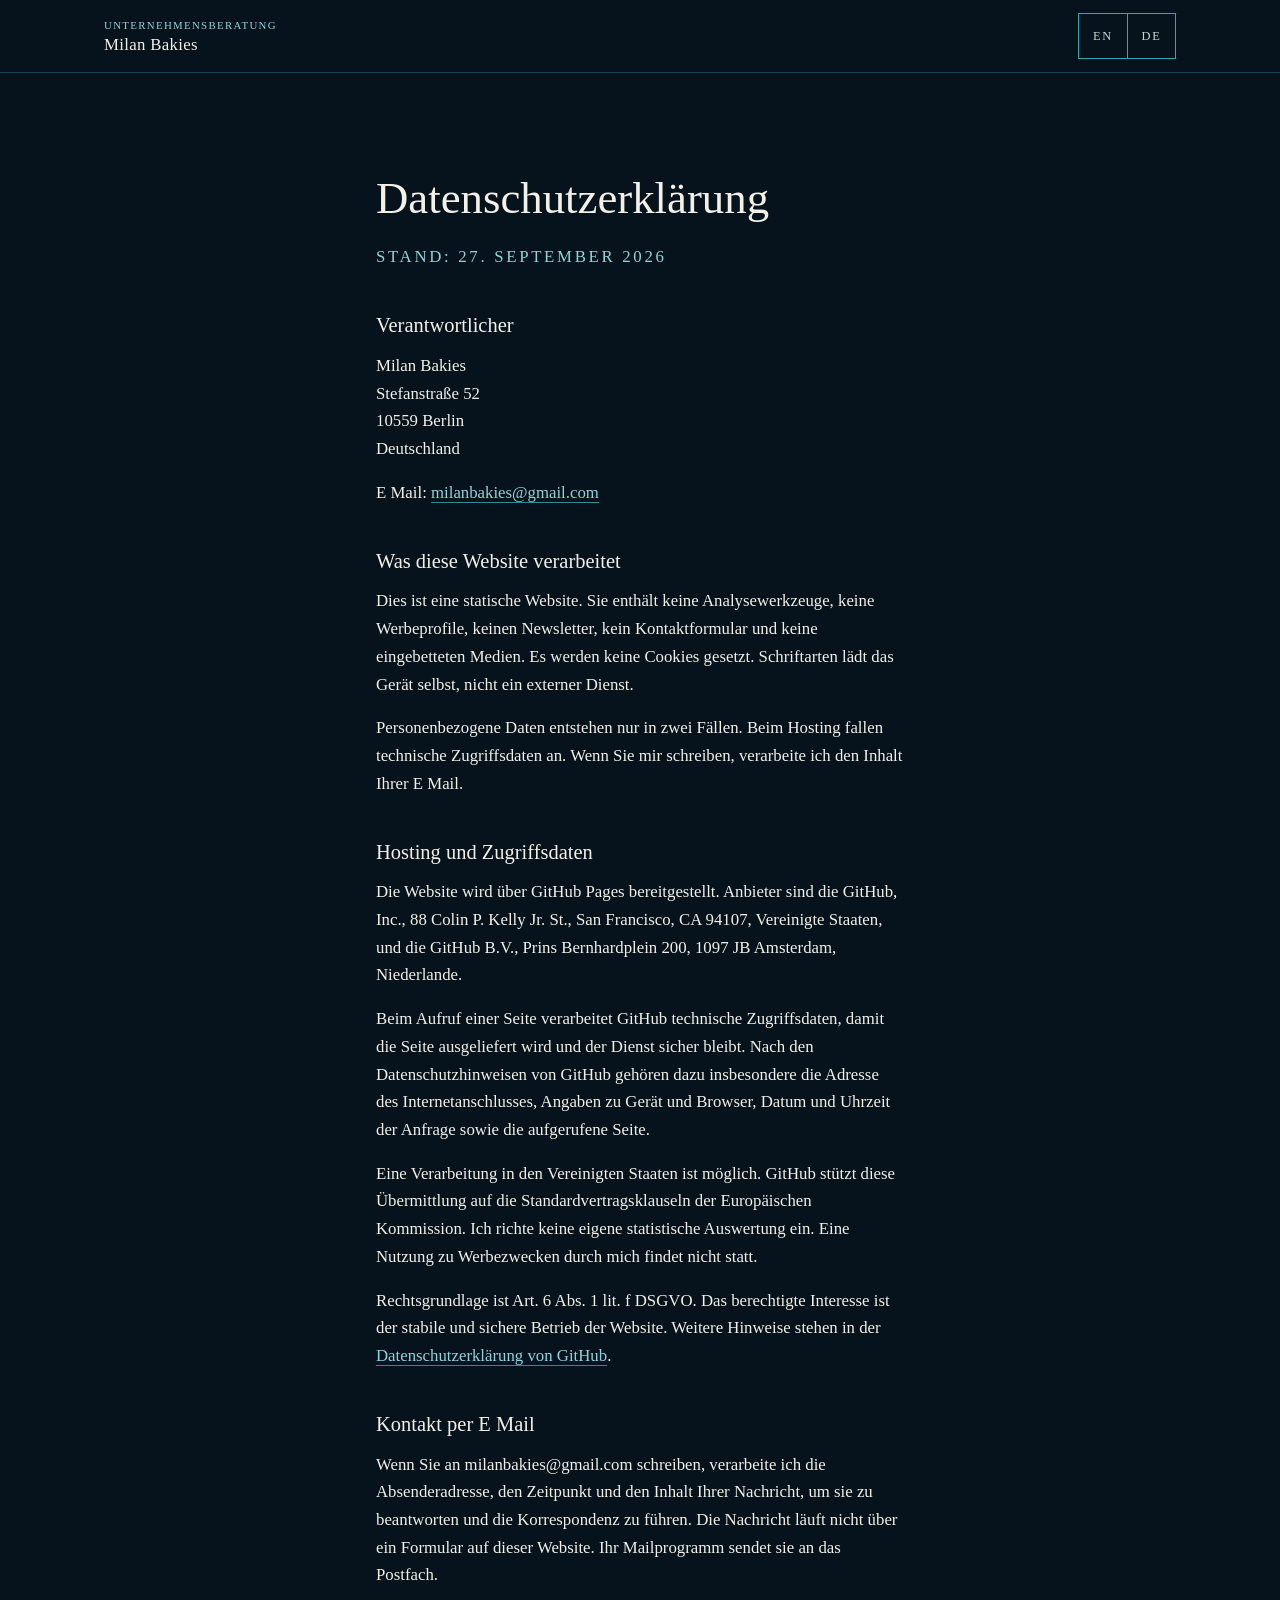
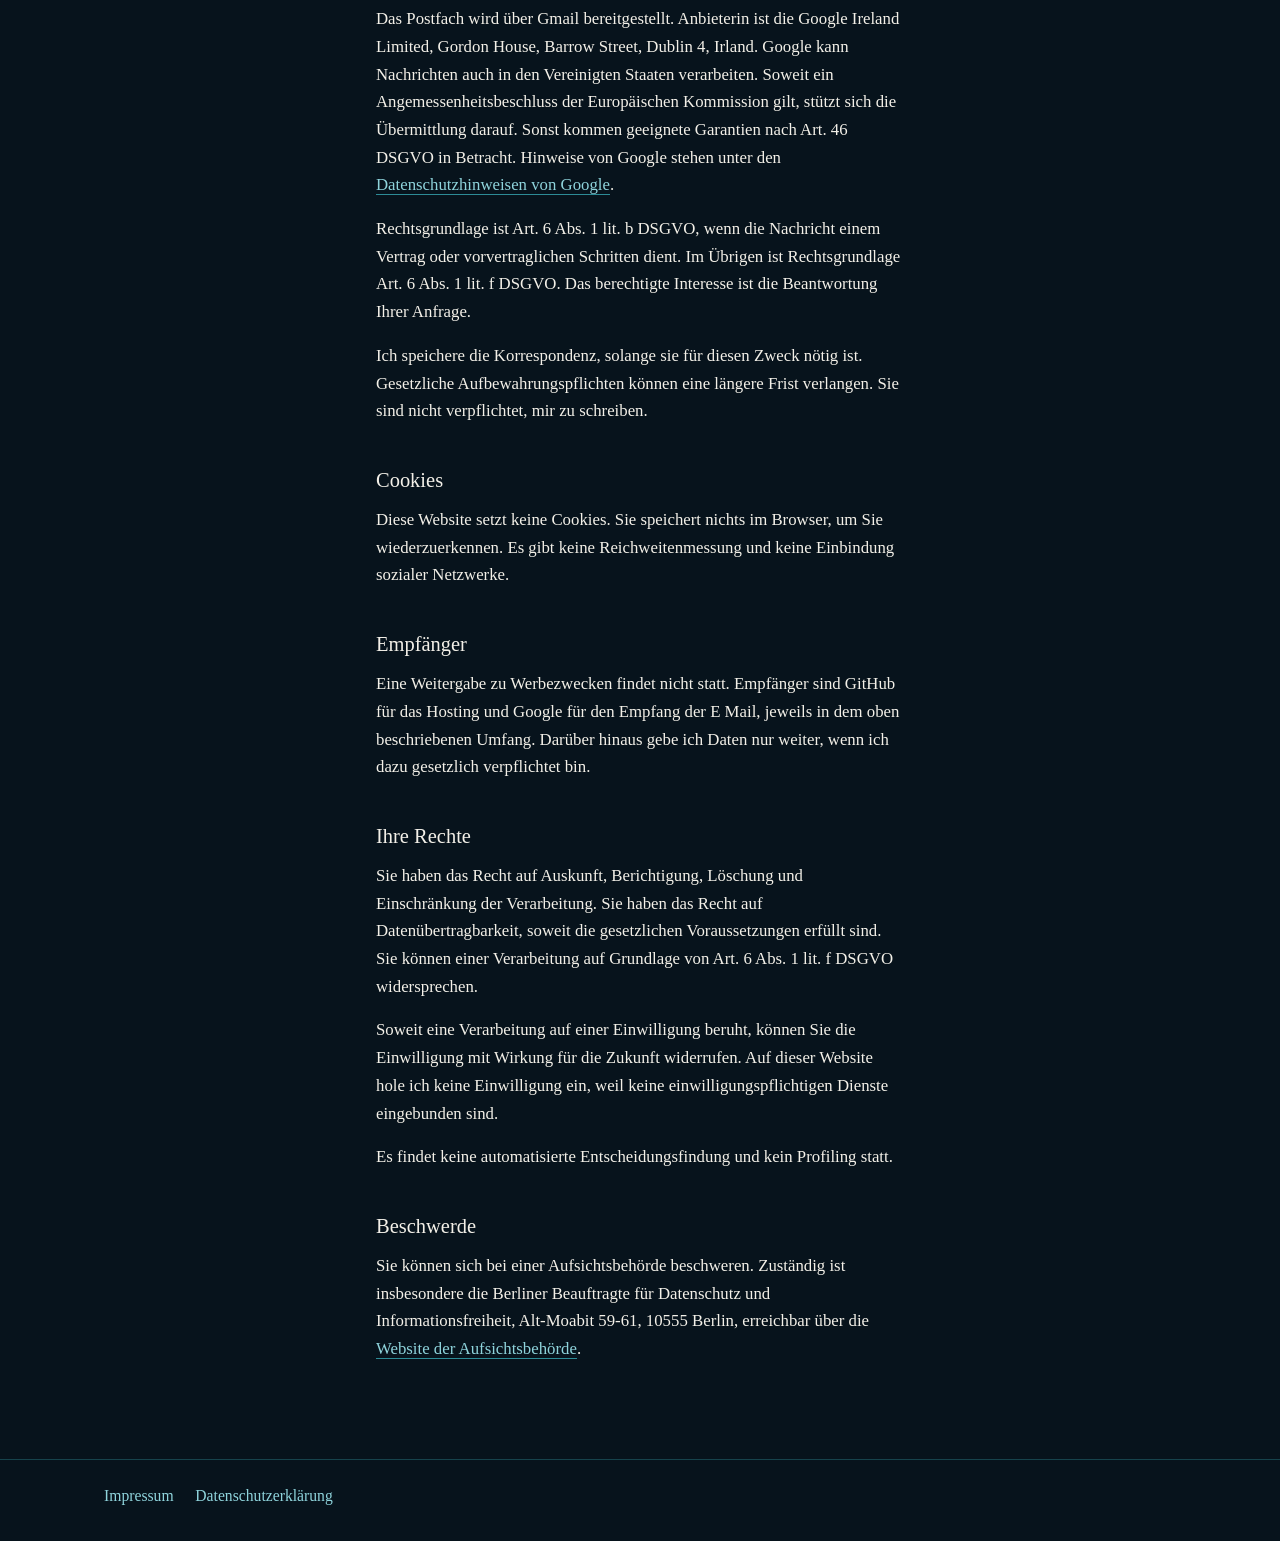
==== datenschutz.html @ 3a9a7052 "Publish the consulting site." ====
<!DOCTYPE html>
<html lang="de">
<head>
  <meta charset="utf-8">
  <meta name="viewport" content="width=device-width, initial-scale=1">
  <meta name="robots" content="noindex, follow">
  <meta name="referrer" content="no-referrer">
  <meta name="color-scheme" content="dark">
  <meta name="theme-color" content="#07131c">
  <title>Datenschutzerklärung · Milan Bakies</title>
  <link rel="icon" href="favicon.svg" type="image/svg+xml">
  <link rel="stylesheet" href="styles.css">
</head>
<body class="page-legal">
  <a class="skip" href="#content">Zum Inhalt</a>
  <header>
    <div class="frame head">
      <a class="brand" href="de.html"><span class="brand-role">UNTERNEHMENSBERATUNG</span><span class="brand-name">Milan Bakies</span></a>
      <nav class="lang" aria-label="Sprache">
        <a href="index.html" hreflang="en" lang="en">EN</a>
        <a href="de.html" hreflang="de" lang="de">DE</a>
      </nav>
    </div>
  </header>
  <main id="content">
    <div class="frame prose">
      <h1>Datenschutzerklärung</h1>
      <p class="kicker">STAND: 27. SEPTEMBER 2026</p>

      <h2>Verantwortlicher</h2>
      <address>
        Milan Bakies<br>
        Stefanstraße 52<br>
        10559 Berlin<br>
        Deutschland
      </address>
      <p>E Mail: <a href="mailto:milanbakies@gmail.com">milanbakies@gmail.com</a></p>

      <h2>Was diese Website verarbeitet</h2>
      <p>Dies ist eine statische Website. Sie enthält keine Analysewerkzeuge, keine Werbeprofile, keinen Newsletter, kein Kontaktformular und keine eingebetteten Medien. Es werden keine Cookies gesetzt. Schriftarten lädt das Gerät selbst, nicht ein externer Dienst.</p>
      <p>Personenbezogene Daten entstehen nur in zwei Fällen. Beim Hosting fallen technische Zugriffsdaten an. Wenn Sie mir schreiben, verarbeite ich den Inhalt Ihrer E Mail.</p>

      <h2>Hosting und Zugriffsdaten</h2>
      <p>Die Website wird über GitHub Pages bereitgestellt. Anbieter sind die GitHub, Inc., 88 Colin P. Kelly Jr. St., San Francisco, CA 94107, Vereinigte Staaten, und die GitHub B.V., Prins Bernhardplein 200, 1097 JB Amsterdam, Niederlande.</p>
      <p>Beim Aufruf einer Seite verarbeitet GitHub technische Zugriffsdaten, damit die Seite ausgeliefert wird und der Dienst sicher bleibt. Nach den Datenschutzhinweisen von GitHub gehören dazu insbesondere die Adresse des Internetanschlusses, Angaben zu Gerät und Browser, Datum und Uhrzeit der Anfrage sowie die aufgerufene Seite.</p>
      <p>Eine Verarbeitung in den Vereinigten Staaten ist möglich. GitHub stützt diese Übermittlung auf die Standardvertragsklauseln der Europäischen Kommission. Ich richte keine eigene statistische Auswertung ein. Eine Nutzung zu Werbezwecken durch mich findet nicht statt.</p>
      <p>Rechtsgrundlage ist Art. 6 Abs. 1 lit. f DSGVO. Das berechtigte Interesse ist der stabile und sichere Betrieb der Website. Weitere Hinweise stehen in der <a href="https://docs.github.com/de/site-policy/privacy-policies/github-general-privacy-statement">Datenschutzerklärung von GitHub</a>.</p>

      <h2>Kontakt per E Mail</h2>
      <p>Wenn Sie an milanbakies@gmail.com schreiben, verarbeite ich die Absenderadresse, den Zeitpunkt und den Inhalt Ihrer Nachricht, um sie zu beantworten und die Korrespondenz zu führen. Die Nachricht läuft nicht über ein Formular auf dieser Website. Ihr Mailprogramm sendet sie an das Postfach.</p>
      <p>Das Postfach wird über Gmail bereitgestellt. Anbieterin ist die Google Ireland Limited, Gordon House, Barrow Street, Dublin 4, Irland. Google kann Nachrichten auch in den Vereinigten Staaten verarbeiten. Soweit ein Angemessenheitsbeschluss der Europäischen Kommission gilt, stützt sich die Übermittlung darauf. Sonst kommen geeignete Garantien nach Art. 46 DSGVO in Betracht. Hinweise von Google stehen unter den <a href="https://policies.google.com/privacy?hl=de">Datenschutzhinweisen von Google</a>.</p>
      <p>Rechtsgrundlage ist Art. 6 Abs. 1 lit. b DSGVO, wenn die Nachricht einem Vertrag oder vorvertraglichen Schritten dient. Im Übrigen ist Rechtsgrundlage Art. 6 Abs. 1 lit. f DSGVO. Das berechtigte Interesse ist die Beantwortung Ihrer Anfrage.</p>
      <p>Ich speichere die Korrespondenz, solange sie für diesen Zweck nötig ist. Gesetzliche Aufbewahrungspflichten können eine längere Frist verlangen. Sie sind nicht verpflichtet, mir zu schreiben.</p>

      <h2>Cookies</h2>
      <p>Diese Website setzt keine Cookies. Sie speichert nichts im Browser, um Sie wiederzuerkennen. Es gibt keine Reichweitenmessung und keine Einbindung sozialer Netzwerke.</p>

      <h2>Empfänger</h2>
      <p>Eine Weitergabe zu Werbezwecken findet nicht statt. Empfänger sind GitHub für das Hosting und Google für den Empfang der E Mail, jeweils in dem oben beschriebenen Umfang. Darüber hinaus gebe ich Daten nur weiter, wenn ich dazu gesetzlich verpflichtet bin.</p>

      <h2>Ihre Rechte</h2>
      <p>Sie haben das Recht auf Auskunft, Berichtigung, Löschung und Einschränkung der Verarbeitung. Sie haben das Recht auf Datenübertragbarkeit, soweit die gesetzlichen Voraussetzungen erfüllt sind. Sie können einer Verarbeitung auf Grundlage von Art. 6 Abs. 1 lit. f DSGVO widersprechen.</p>
      <p>Soweit eine Verarbeitung auf einer Einwilligung beruht, können Sie die Einwilligung mit Wirkung für die Zukunft widerrufen. Auf dieser Website hole ich keine Einwilligung ein, weil keine einwilligungspflichtigen Dienste eingebunden sind.</p>
      <p>Es findet keine automatisierte Entscheidungsfindung und kein Profiling statt.</p>

      <h2>Beschwerde</h2>
      <p>Sie können sich bei einer Aufsichtsbehörde beschweren. Zuständig ist insbesondere die Berliner Beauftragte für Datenschutz und Informationsfreiheit, Alt-Moabit 59-61, 10555 Berlin, erreichbar über die <a href="https://www.datenschutz-berlin.de/">Website der Aufsichtsbehörde</a>.</p>
    </div>
  </main>
  <footer>
    <div class="frame foot">
      <nav aria-label="Rechtliches">
        <a href="impressum.html">Impressum</a>
        <a href="datenschutz.html" aria-current="page">Datenschutzerklärung</a>
      </nav>
    </div>
  </footer>
</body>
</html>
---- styles.css ----
:root {
  --navy: #07131c;
  --surface: #143f46;
  --aqua: #3ebeca;
  --aqua-soft: #8fd4dc;
  --lime: #d2ff4a;
  --ink: #f3f0e8;
  --quiet: #c5d4d1;
  --measure: 36rem;
  --wide: 74rem;
}

*,
*::before,
*::after {
  box-sizing: border-box;
  font-style: normal;
}

html {
  -webkit-text-size-adjust: 100%;
  hyphens: manual;
  -webkit-hyphens: manual;
}

body {
  margin: 0;
  min-height: 100vh;
  display: flex;
  flex-direction: column;
  background: var(--navy);
  color: var(--ink);
  font-family: Palatino, "Palatino Linotype", "Book Antiqua", Georgia, serif;
  font-style: normal;
  font-weight: 400;
  font-synthesis: none;
  font-size: 1.125rem;
  line-height: 1.55;
  text-rendering: optimizeLegibility;
  -webkit-font-smoothing: antialiased;
}

address,
cite,
dfn,
em,
i,
var {
  font-style: normal;
}

a {
  color: inherit;
}

a:focus-visible {
  outline: 2px solid var(--lime);
  outline-offset: 3px;
}

.skip {
  position: absolute;
  left: 1rem;
  top: -5rem;
  background: var(--surface);
  color: var(--ink);
  padding: 0.6rem 0.85rem;
  text-decoration: none;
  z-index: 2;
}

.skip:focus {
  top: 1rem;
}

.frame {
  width: min(var(--wide), 100%);
  margin-inline: auto;
  padding-inline: clamp(1.35rem, 4.5vw, 3.5rem);
}

header {
  border-bottom: 1px solid rgba(62, 190, 202, 0.28);
}

.head {
  display: flex;
  justify-content: space-between;
  align-items: center;
  gap: 1rem;
  min-height: 4.5rem;
}

.brand {
  display: flex;
  flex-direction: column;
  gap: 0.15rem;
  color: var(--ink);
  text-decoration: none;
  line-height: 1.15;
}

.brand-role {
  color: var(--aqua-soft);
  font-size: 0.68rem;
  letter-spacing: 0.12em;
  line-height: 1.3;
}

.brand-name {
  font-size: 1.05rem;
  letter-spacing: 0.02em;
}

.brand:hover {
  color: var(--aqua-soft);
}

.lang {
  display: flex;
  flex: 0 0 auto;
  border: 1px solid rgba(62, 190, 202, 0.85);
}

.lang a {
  display: inline-flex;
  align-items: center;
  justify-content: center;
  min-width: 3rem;
  min-height: 2.75rem;
  padding: 0 0.8rem;
  color: var(--quiet);
  text-decoration: none;
  letter-spacing: 0.14em;
  font-size: 0.78rem;
  line-height: 1;
}

.lang a + a {
  border-left: 1px solid rgba(62, 190, 202, 0.85);
}

.lang a[aria-current="page"] {
  color: var(--ink);
  box-shadow: inset 0 -2px 0 var(--lime);
}

main {
  padding-top: clamp(3.25rem, 8vw, 6.25rem);
}

.kicker {
  margin: 0 0 1.15rem;
  color: var(--aqua-soft);
  letter-spacing: 0.16em;
  font-size: 0.75rem;
  line-height: 1.45;
}

h1 {
  margin: 0;
  max-width: 12em;
  font-weight: 400;
  font-size: clamp(2rem, 1.15rem + 3.6vw, 4.35rem);
  line-height: 1.12;
}

.lead {
  max-width: var(--measure);
  margin: 1.85rem 0 0;
  font-size: 1.2rem;
  line-height: 1.6;
}

.label {
  margin: clamp(3.75rem, 9vw, 6.25rem) 0 1.35rem;
  color: var(--aqua-soft);
  font-size: 0.75rem;
  font-weight: 400;
  letter-spacing: 0.16em;
  line-height: 1.45;
}

.questions {
  display: grid;
  grid-template-columns: 1fr;
  gap: 0.85rem;
}

.question {
  margin: 0;
  padding: 1.7rem 1.4rem 1.85rem;
  background-color: var(--surface);
  background-image:
    linear-gradient(var(--lime), var(--lime)),
    linear-gradient(var(--aqua), var(--aqua));
  background-size: 1.15rem 2px, 100% 2px;
  background-repeat: no-repeat;
  background-position: left top, left top;
}

.question h3 {
  margin: 0 0 0.85rem;
  color: var(--ink);
  font-size: 1.45rem;
  font-weight: 400;
  line-height: 1.25;
}

.question p {
  margin: 0;
  color: #d7e3e0;
  font-size: 1.05rem;
  line-height: 1.55;
}

.quiet {
  max-width: var(--measure);
  margin: clamp(3rem, 7vw, 4.5rem) 0 0;
  color: var(--quiet);
  font-size: 1.08rem;
  line-height: 1.6;
}

.contact {
  margin-top: clamp(3.5rem, 8vw, 5.5rem);
  padding-block: clamp(3rem, 7vw, 4.75rem);
  background: var(--surface);
}

.contact p {
  margin: 0;
  max-width: 22em;
  font-size: clamp(1.45rem, 1rem + 1.6vw, 1.9rem);
  line-height: 1.3;
}

.mail {
  display: inline-block;
  margin-top: 1rem;
  color: var(--ink);
  font-size: clamp(1.35rem, 0.9rem + 1.5vw, 2rem);
  line-height: 1.35;
  text-decoration: none;
  border-bottom: 1px solid var(--aqua);
  overflow-wrap: anywhere;
}

.mail:hover {
  border-bottom-color: var(--lime);
}

footer {
  padding-block: 1.5rem 2rem;
}

.page-legal main {
  flex: 1 0 auto;
  padding-bottom: clamp(3rem, 8vw, 5rem);
}

.page-legal footer {
  border-top: 1px solid rgba(62, 190, 202, 0.28);
}

.page-legal h1 {
  max-width: none;
  font-size: clamp(2rem, 1.2rem + 2vw, 2.85rem);
}

.page-legal .kicker {
  margin-top: 1.25rem;
}

.prose {
  max-width: 40rem;
}

.prose h2 {
  margin: 2.6rem 0 0.8rem;
  color: var(--ink);
  font-size: 1.28rem;
  font-weight: 400;
  letter-spacing: 0;
  line-height: 1.3;
}

.prose p,
.prose address {
  margin: 0 0 1rem;
  font-size: 1.05rem;
  line-height: 1.65;
}

.prose a {
  color: var(--aqua-soft);
  text-decoration: none;
  border-bottom: 1px solid rgba(62, 190, 202, 0.7);
}

.prose a:hover {
  border-bottom-color: var(--lime);
}

.foot {
  display: flex;
  justify-content: flex-start;
  align-items: baseline;
  gap: 1rem 2rem;
  color: var(--quiet);
  font-size: 0.98rem;
}

.foot nav {
  display: flex;
  flex-wrap: wrap;
  gap: 0.4rem 1.35rem;
}

.foot a {
  color: var(--aqua-soft);
  text-decoration: none;
  border-bottom: 1px solid transparent;
}

.foot a:hover {
  border-bottom-color: var(--aqua);
}

::selection {
  background: #1c5c64;
  color: var(--ink);
}

@media (min-width: 900px) {
  .questions {
    grid-template-columns: repeat(3, minmax(0, 1fr));
    gap: 1.1rem;
  }
}

@media (max-width: 640px) {
  .foot {
    flex-direction: column;
    align-items: flex-start;
  }

  .question h3 {
    font-size: 1.35rem;
  }
}

@media print {
  body {
    background: #fff;
    color: #111;
  }

  header,
  .page-legal footer {
    border-color: #111;
  }

  .question,
  .contact {
    background: #fff;
    color: #111;
  }

  .kicker,
  .label,
  .quiet,
  .question p,
  .foot,
  .foot a,
  .prose a,
  .lang a {
    color: #111;
  }

  .mail,
  .brand {
    color: #111;
  }
}
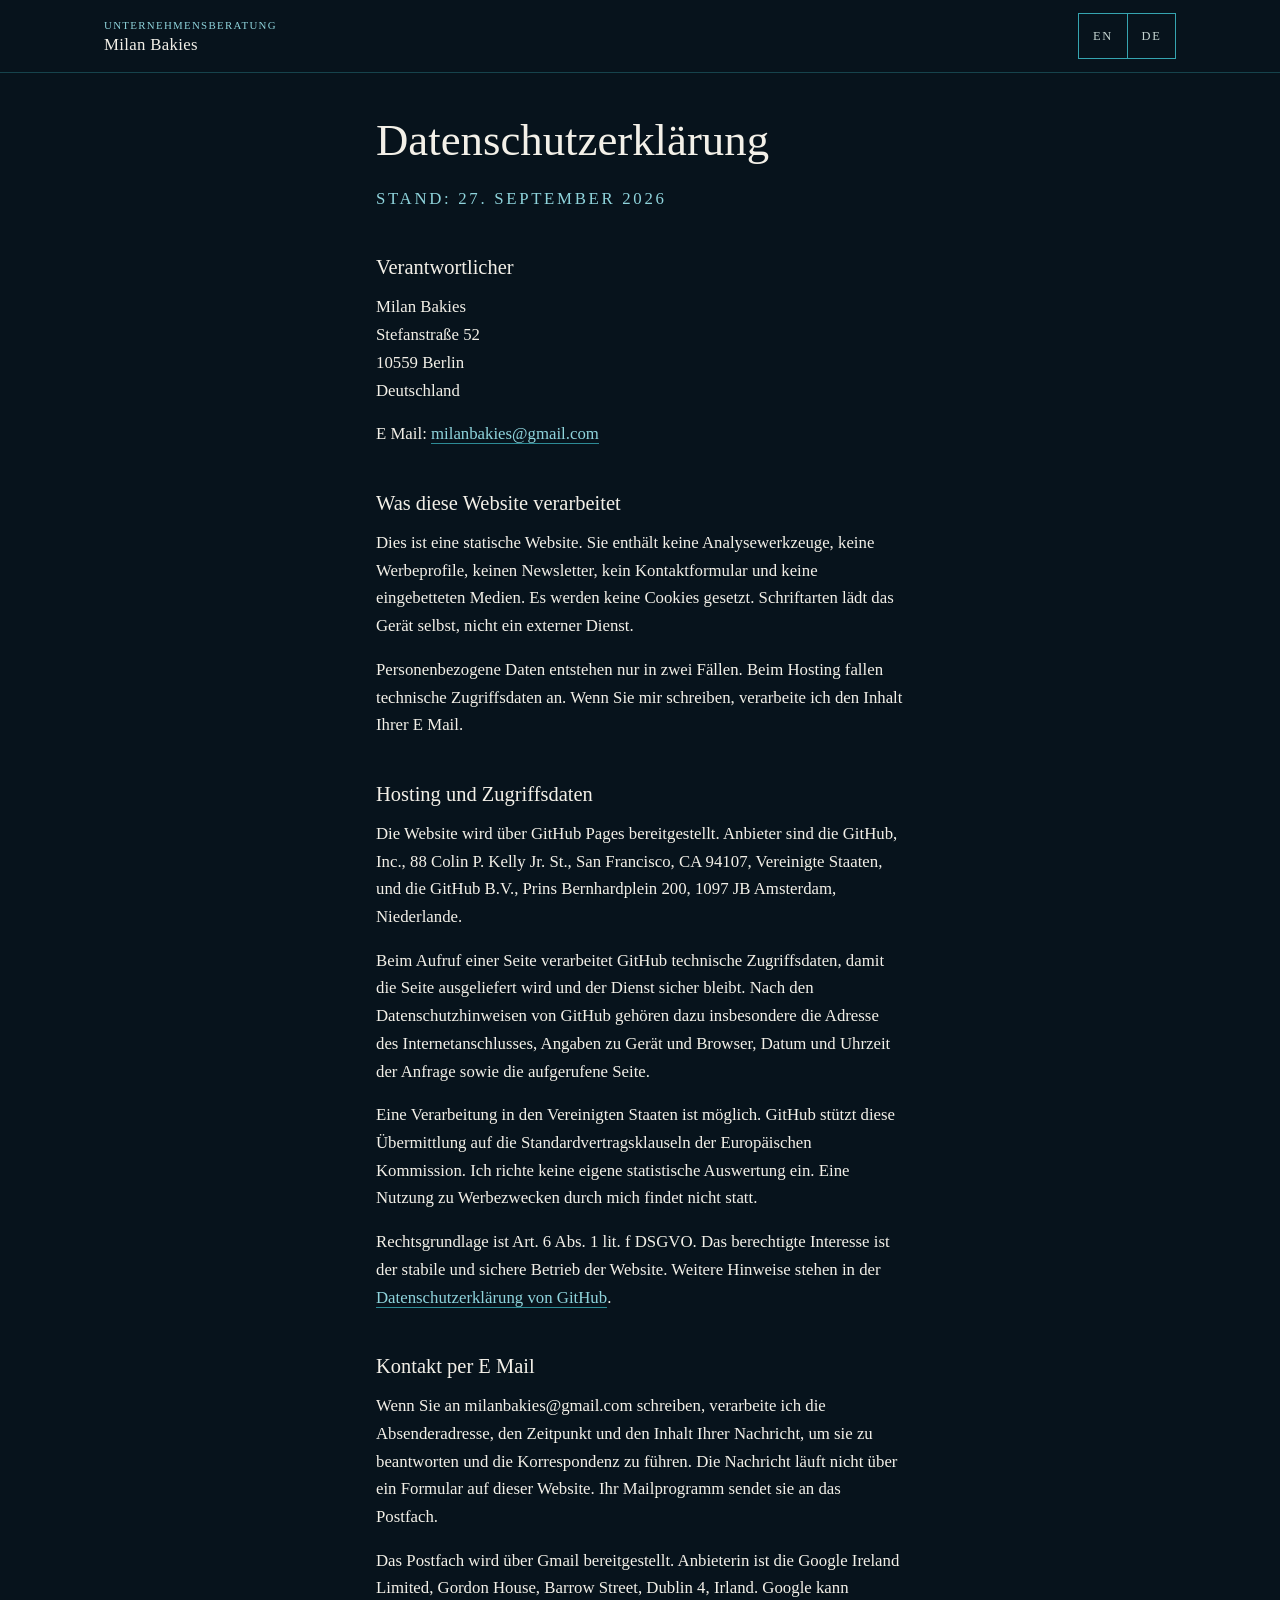
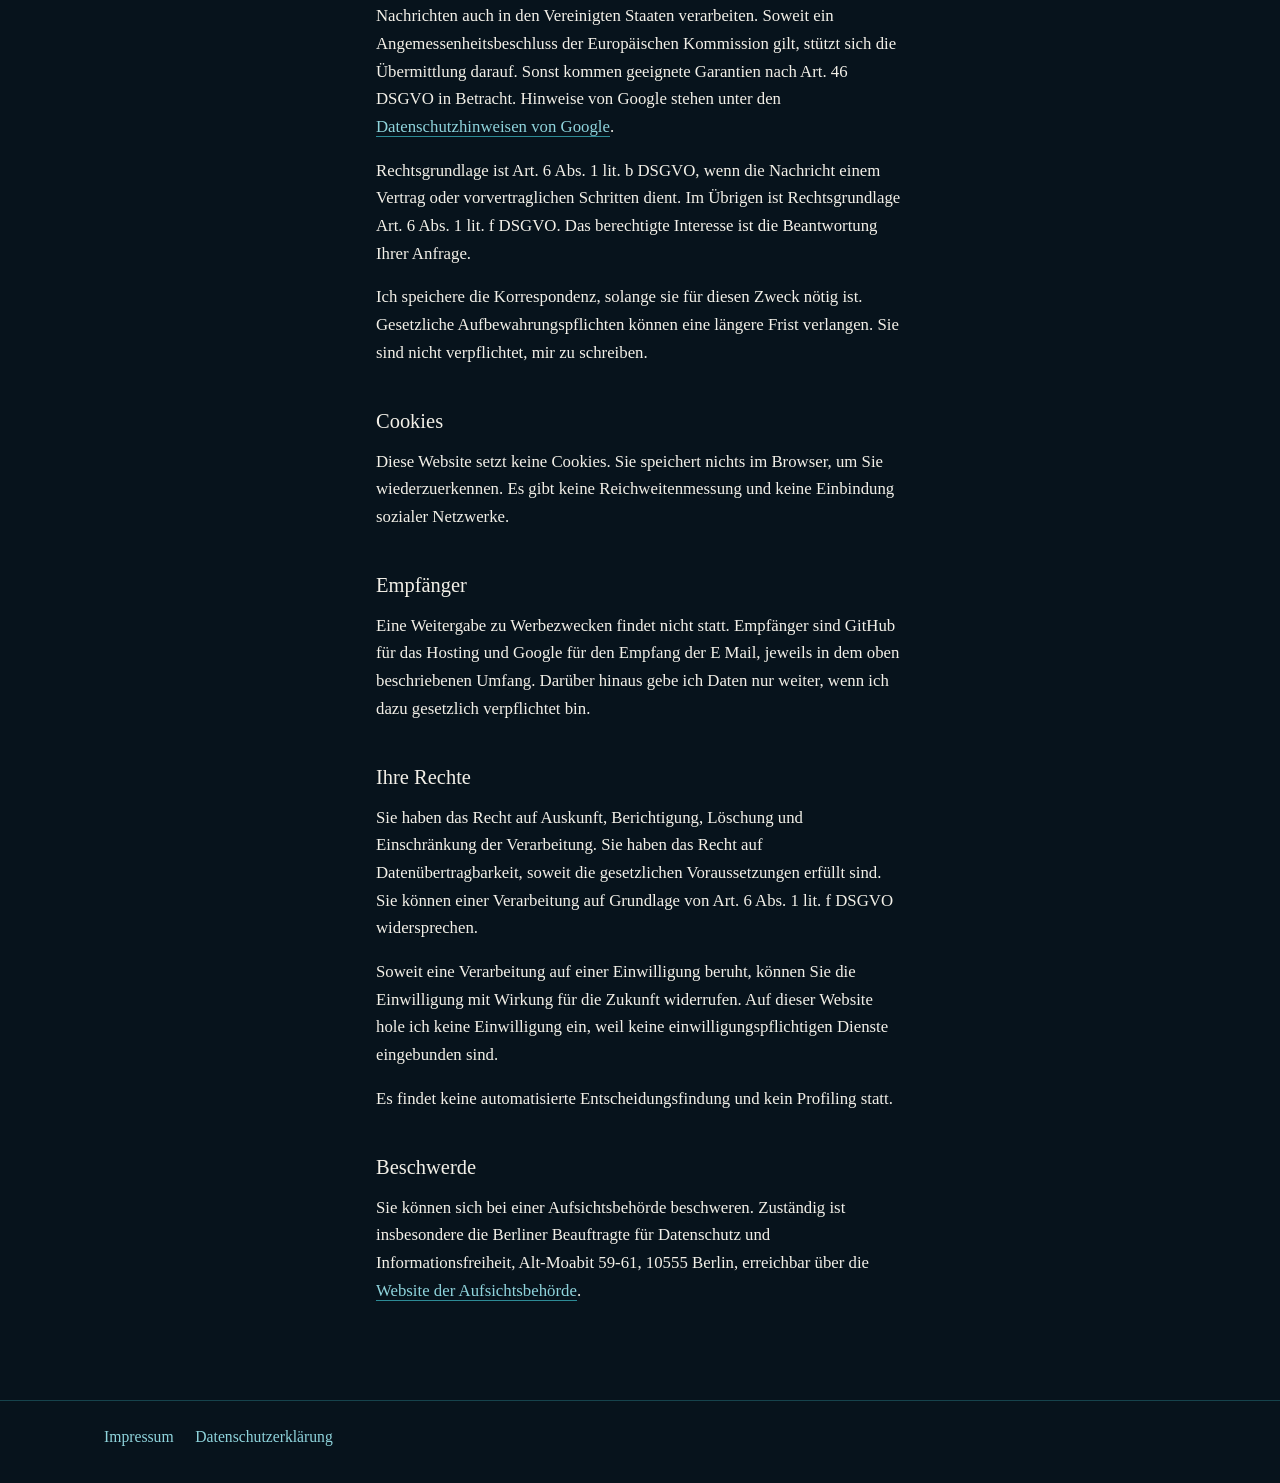
==== commit 71df4804: "Leave a Latin note for anyone who opens the source." ====
--- a/datenschutz.html
+++ b/datenschutz.html
@@ -1,3 +1,4 @@
+<!-- Io. Iucundum est te adesse. Pervenisti. Ecce crustulum. -->
 <!DOCTYPE html>
 <html lang="de">
 <head>
--- a/styles.css
+++ b/styles.css
@@ -1,3 +1,4 @@
+/* Io. Iucundum est te adesse. Pervenisti. Ecce crustulum. */
 :root {
   --navy: #07131c;
   --surface: #143f46;
@@ -53,7 +54,9 @@
   color: inherit;
 }
 
-a:focus-visible {
+a:focus-visible,
+.choice:focus-visible,
+.ask-q:focus-visible {
   outline: 2px solid var(--lime);
   outline-offset: 3px;
 }
@@ -123,6 +126,7 @@
 }
 
 .lang a {
+  position: relative;
   display: inline-flex;
   align-items: center;
   justify-content: center;
@@ -142,11 +146,21 @@
 
 .lang a[aria-current="page"] {
   color: var(--ink);
-  box-shadow: inset 0 -2px 0 var(--lime);
+}
+
+.lang a[aria-current="page"]::after {
+  content: "";
+  position: absolute;
+  left: 0;
+  right: 0;
+  bottom: 0;
+  height: 2px;
+  background: var(--lime);
+  animation: neon-pulse 4.2s ease-in-out infinite;
 }
 
 main {
-  padding-top: clamp(3.25rem, 8vw, 6.25rem);
+  padding-top: clamp(1.6rem, 4vw, 2.6rem);
 }
 
 .kicker {
@@ -350,7 +364,370 @@
   }
 }
 
+.rail {
+  position: relative;
+}
+
+.chooser {
+  display: flex;
+  gap: 0.7rem;
+  overflow-x: auto;
+  scroll-snap-type: x mandatory;
+  scrollbar-width: none;
+  margin-inline: calc(-1 * clamp(1.35rem, 4.5vw, 3.5rem));
+  padding-inline: calc((100vw - min(78vw, 20rem)) / 2);
+  padding-top: 0.7rem;
+  scroll-padding-inline: calc((100vw - min(78vw, 20rem)) / 2);
+  -webkit-mask-image: linear-gradient(90deg, transparent 0, #000 1.15rem, #000 calc(100% - 1.7rem), transparent 100%);
+  mask-image: linear-gradient(90deg, transparent 0, #000 1.15rem, #000 calc(100% - 1.7rem), transparent 100%);
+  -webkit-overflow-scrolling: touch;
+}
+
+.chooser::-webkit-scrollbar {
+  display: none;
+}
+
+.choice {
+  position: relative;
+  appearance: none;
+  display: flex;
+  flex-direction: column;
+  align-items: flex-start;
+  gap: 0.45rem;
+  flex: 0 0 min(78vw, 20rem);
+  width: auto;
+  margin: 0;
+  scroll-snap-align: center;
+  padding: 1.15rem 1.15rem 1.25rem;
+  border: 1px solid rgba(62, 190, 202, 0.38);
+  background: transparent;
+  color: var(--ink);
+  font: inherit;
+  font-style: normal;
+  text-align: left;
+  cursor: pointer;
+  transition: background-color 0.45s ease, border-color 0.45s ease;
+}
+
+.choice-index {
+  color: var(--aqua-soft);
+  font-size: 0.72rem;
+  letter-spacing: 0.16em;
+}
+
+.choice-name {
+  font-size: 1.2rem;
+  line-height: 1.3;
+}
+
+.choice.is-selected {
+  border-color: transparent;
+  background-color: var(--surface);
+  background-image: linear-gradient(var(--aqua), var(--aqua));
+  background-size: 100% 2px;
+  background-repeat: no-repeat;
+  background-position: left top;
+}
+
+.choice.is-selected::before {
+  content: "";
+  position: absolute;
+  top: 0;
+  left: 0;
+  width: 1.15rem;
+  height: 2px;
+  background: var(--lime);
+  pointer-events: none;
+  animation: neon-pulse 4.2s ease-in-out infinite;
+}
+
+.choice:hover {
+  border-color: rgba(62, 190, 202, 0.7);
+}
+
+.choice.is-selected:hover {
+  border-color: transparent;
+}
+
+.pager {
+  display: flex;
+  justify-content: center;
+  gap: 0.4rem;
+  margin-top: 0.9rem;
+}
+
+.pager-dot {
+  width: 0.38rem;
+  height: 0.38rem;
+  background: rgba(62, 190, 202, 0.4);
+  transition: width 0.45s cubic-bezier(0.22, 1, 0.36, 1), background-color 0.45s ease;
+}
+
+.pager-dot.is-on {
+  width: 1.2rem;
+  background: var(--lime);
+  animation: neon-pulse 4.2s ease-in-out 0.6s infinite;
+}
+
+.stage {
+  overflow: hidden;
+}
+
+.track {
+  display: flex;
+  align-items: flex-start;
+  will-change: transform;
+}
+
+.is-ready .stage {
+  transition: height 0.65s cubic-bezier(0.22, 1, 0.36, 1);
+}
+
+.is-ready .track {
+  transition: transform 0.72s cubic-bezier(0.22, 1, 0.36, 1);
+}
+
+.panel {
+  flex: 0 0 100%;
+  width: 100%;
+  min-width: 0;
+}
+
+.panel-clip {
+  min-height: 0;
+}
+
+.panel-body {
+  padding-top: clamp(2.4rem, 5vw, 3.6rem);
+}
+
+.panel-title {
+  max-width: 16em;
+  font-size: clamp(2.05rem, 1.15rem + 2.5vw, 3.35rem);
+}
+
+.deck {
+  max-width: 18em;
+  margin: 1.15rem 0 0;
+  font-size: clamp(1.35rem, 1rem + 1vw, 1.8rem);
+  line-height: 1.28;
+}
+
+.copy {
+  max-width: 40rem;
+  margin-top: 1.6rem;
+}
+
+.copy p {
+  margin: 0 0 1rem;
+}
+
+.copy p:last-child {
+  margin-bottom: 0;
+}
+
+.asks {
+  margin-top: 0.4rem;
+}
+
+.ask {
+  border-top: 1px solid rgba(62, 190, 202, 0.32);
+}
+
+.ask:last-child {
+  border-bottom: 1px solid rgba(62, 190, 202, 0.32);
+}
+
+.ask-q {
+  display: flex;
+  align-items: center;
+  justify-content: space-between;
+  gap: 1.25rem;
+  width: 100%;
+  margin: 0;
+  padding: 1.15rem 0.15rem;
+  border: 0;
+  background: none;
+  color: var(--ink);
+  font: inherit;
+  font-size: 1.18rem;
+  line-height: 1.35;
+  text-align: left;
+  cursor: pointer;
+}
+
+.ask-q:hover {
+  color: var(--aqua-soft);
+}
+
+.ask-mark {
+  position: relative;
+  flex: 0 0 auto;
+  width: 0.85rem;
+  height: 0.85rem;
+}
+
+.ask-mark::before,
+.ask-mark::after {
+  content: "";
+  position: absolute;
+  background: var(--aqua);
+}
+
+.ask-mark::before {
+  left: 0;
+  right: 0;
+  top: 50%;
+  height: 1px;
+}
+
+.ask-mark::after {
+  top: 0;
+  bottom: 0;
+  left: 50%;
+  width: 1px;
+  transform-origin: center;
+  transition: transform 0.4s cubic-bezier(0.22, 1, 0.36, 1);
+}
+
+.ask.is-open .ask-mark::before,
+.ask.is-open .ask-mark::after {
+  background: var(--lime);
+}
+
+.ask.is-open .ask-mark::before {
+  animation: neon-pulse 4.2s ease-in-out infinite;
+}
+
+.ask.is-open .ask-mark::after {
+  transform: scaleY(0);
+}
+
+.ask-a {
+  display: grid;
+  grid-template-rows: 1fr;
+  overflow: hidden;
+}
+
+.js .ask-a {
+  grid-template-rows: 0fr;
+  transition: grid-template-rows 0.5s cubic-bezier(0.22, 1, 0.36, 1);
+}
+
+.js .ask.is-open .ask-a {
+  grid-template-rows: 1fr;
+}
+
+.ask-clip {
+  min-height: 0;
+  overflow: hidden;
+}
+
+.ask-inner {
+  padding: 0 0.15rem 1.2rem;
+}
+
+.ask-a p {
+  max-width: 40rem;
+  margin: 0 0 0.85rem;
+  color: #d7e3e0;
+}
+
+.ask-a p:last-child {
+  margin-bottom: 0;
+}
+
+@media (min-width: 800px) {
+  .chooser {
+    display: grid;
+    grid-template-columns: repeat(3, minmax(0, 1fr));
+    overflow: visible;
+    margin-inline: 0;
+    padding-inline: 0;
+    scroll-snap-type: none;
+    -webkit-mask-image: none;
+    mask-image: none;
+  }
+
+  .choice {
+    flex: none;
+    width: 100%;
+  }
+
+  .pager {
+    display: none;
+  }
+}
+
+@keyframes neon-pulse {
+  0%,
+  100% {
+    box-shadow: 0 0 4px rgba(210, 255, 74, 0.28);
+    opacity: 0.78;
+  }
+
+  50% {
+    box-shadow: 0 0 12px rgba(210, 255, 74, 0.95);
+    opacity: 1;
+  }
+}
+
+@media (prefers-reduced-motion: reduce) {
+  .track,
+  .stage,
+  .ask-a,
+  .ask-mark::after,
+  .choice,
+  .pager-dot {
+    transition: none;
+  }
+
+  .choice.is-selected::before,
+  .pager-dot.is-on,
+  .lang a[aria-current="page"]::after,
+  .ask.is-open .ask-mark::before {
+    animation: none;
+    opacity: 1;
+    box-shadow: none;
+  }
+}
+
 @media print {
+  .stage {
+    height: auto !important;
+    overflow: visible;
+  }
+
+  .track {
+    display: block;
+    transform: none !important;
+  }
+
+  .panel {
+    width: auto;
+  }
+
+  .pager {
+    display: none;
+  }
+
+  .ask-a {
+    grid-template-rows: 1fr !important;
+  }
+
+  .ask-clip {
+    overflow: visible;
+  }
+
+  .choice.is-selected::before,
+  .pager-dot.is-on,
+  .lang a[aria-current="page"]::after,
+  .ask.is-open .ask-mark::before {
+    animation: none;
+    opacity: 1;
+    box-shadow: none;
+  }
+
   body {
     background: #fff;
     color: #111;
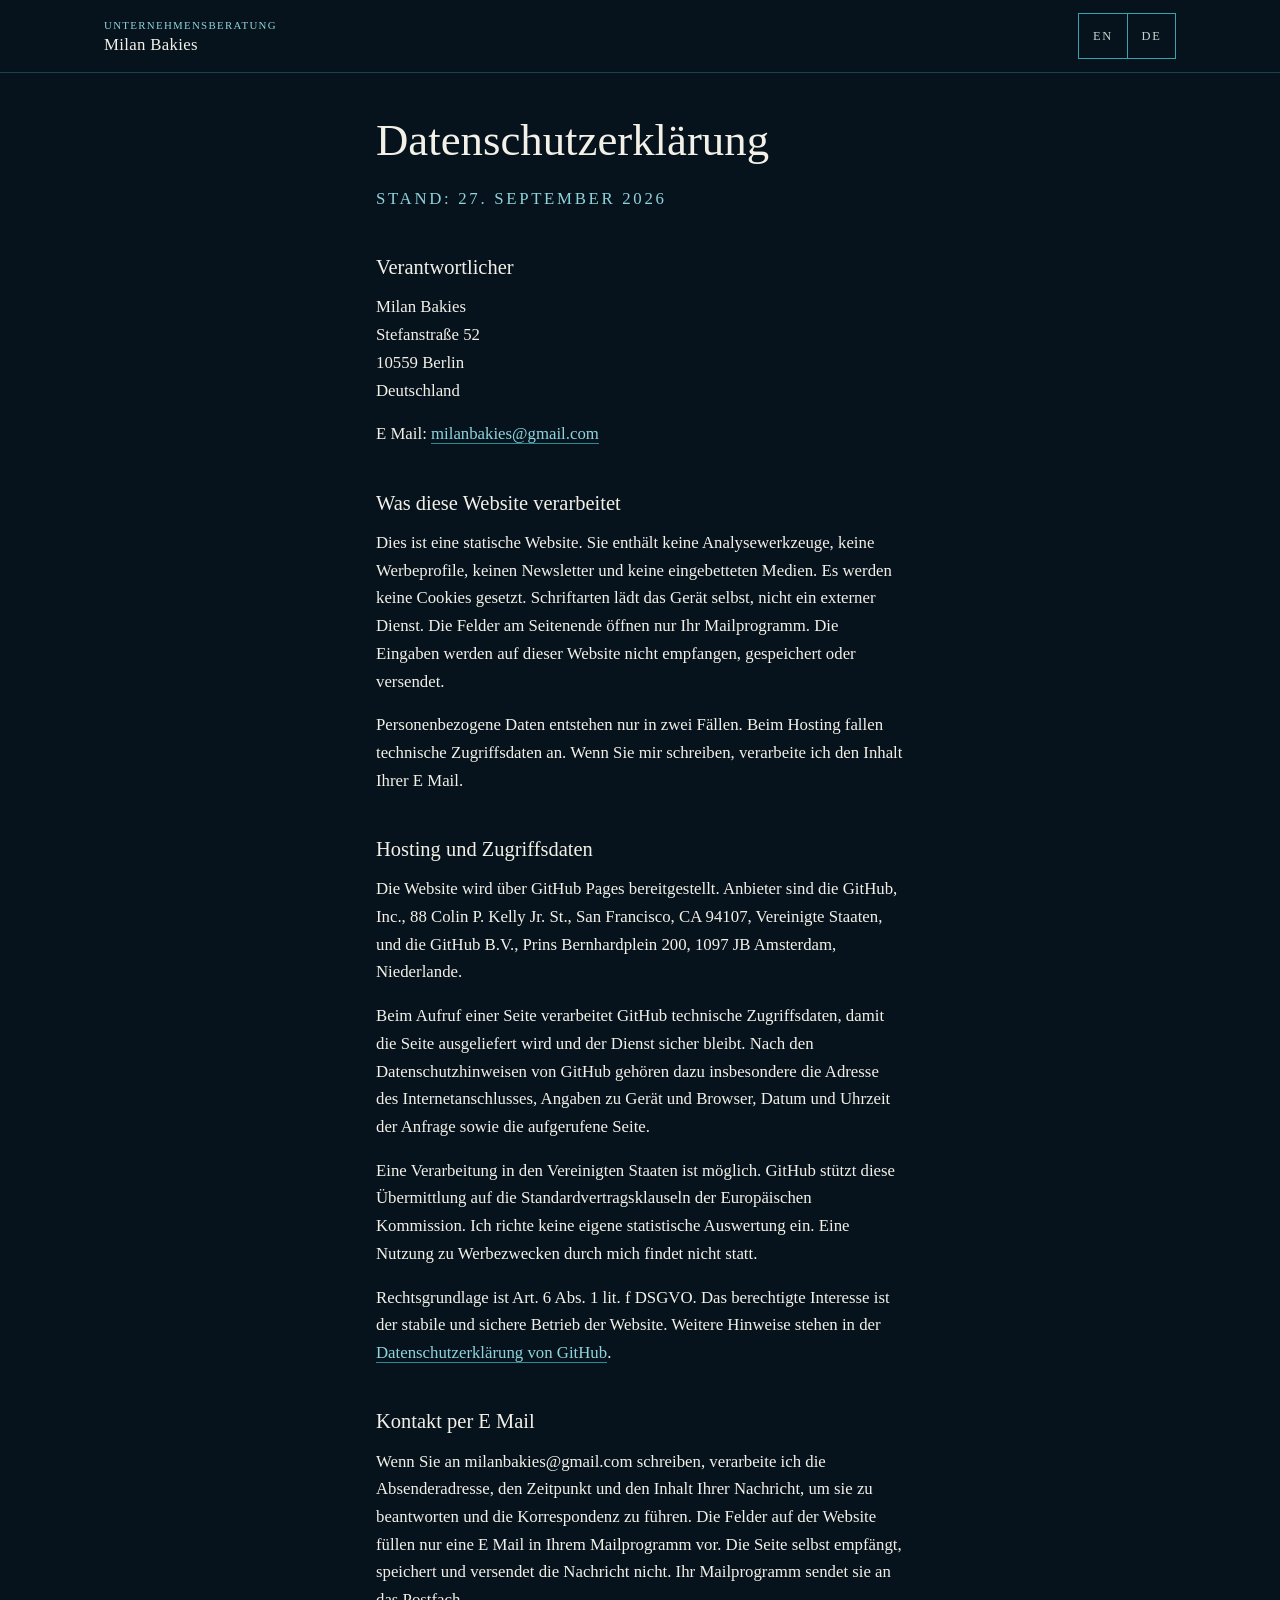
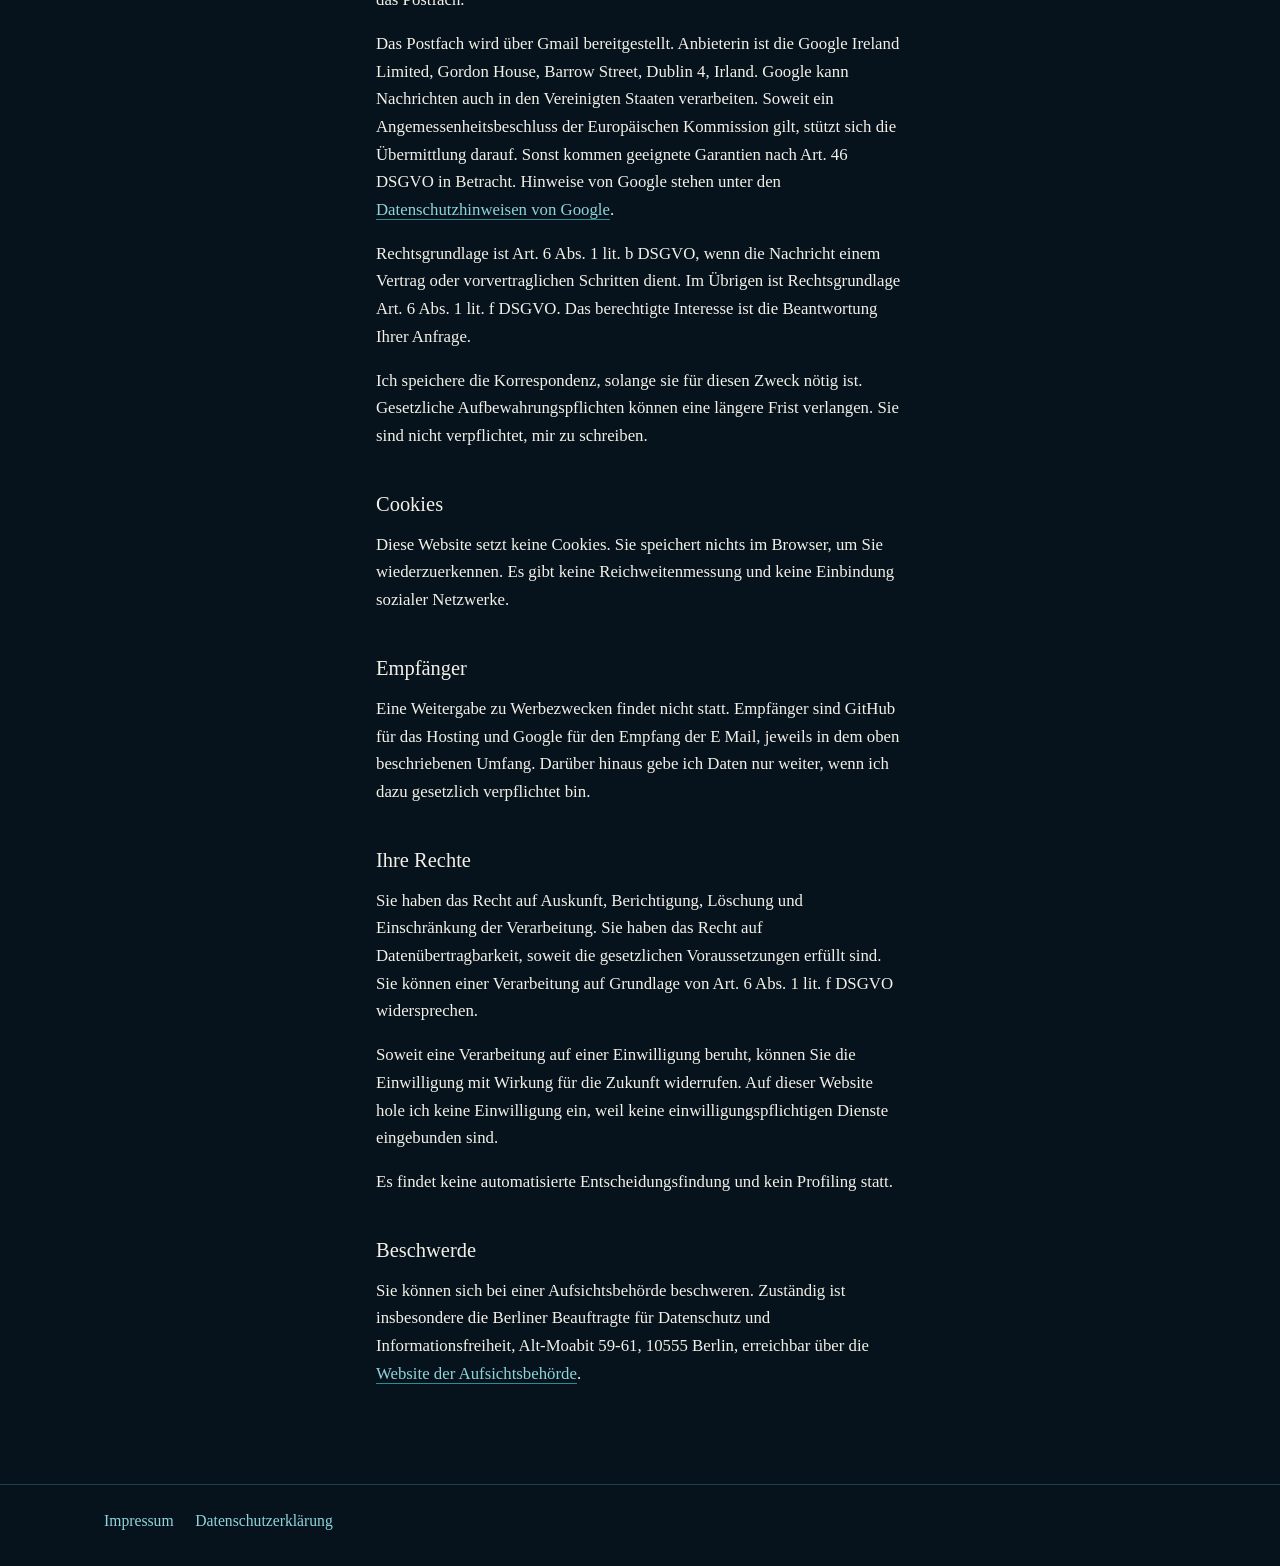
==== commit bc2cd140: "Open a contact note in the visitors own mail app." ====
--- a/datenschutz.html
+++ b/datenschutz.html
@@ -38,7 +38,7 @@
       <p>E Mail: <a href="mailto:milanbakies@gmail.com">milanbakies@gmail.com</a></p>
 
       <h2>Was diese Website verarbeitet</h2>
-      <p>Dies ist eine statische Website. Sie enthält keine Analysewerkzeuge, keine Werbeprofile, keinen Newsletter, kein Kontaktformular und keine eingebetteten Medien. Es werden keine Cookies gesetzt. Schriftarten lädt das Gerät selbst, nicht ein externer Dienst.</p>
+      <p>Dies ist eine statische Website. Sie enthält keine Analysewerkzeuge, keine Werbeprofile, keinen Newsletter und keine eingebetteten Medien. Es werden keine Cookies gesetzt. Schriftarten lädt das Gerät selbst, nicht ein externer Dienst. Die Felder am Seitenende öffnen nur Ihr Mailprogramm. Die Eingaben werden auf dieser Website nicht empfangen, gespeichert oder versendet.</p>
       <p>Personenbezogene Daten entstehen nur in zwei Fällen. Beim Hosting fallen technische Zugriffsdaten an. Wenn Sie mir schreiben, verarbeite ich den Inhalt Ihrer E Mail.</p>
 
       <h2>Hosting und Zugriffsdaten</h2>
@@ -48,7 +48,7 @@
       <p>Rechtsgrundlage ist Art. 6 Abs. 1 lit. f DSGVO. Das berechtigte Interesse ist der stabile und sichere Betrieb der Website. Weitere Hinweise stehen in der <a href="https://docs.github.com/de/site-policy/privacy-policies/github-general-privacy-statement">Datenschutzerklärung von GitHub</a>.</p>
 
       <h2>Kontakt per E Mail</h2>
-      <p>Wenn Sie an milanbakies@gmail.com schreiben, verarbeite ich die Absenderadresse, den Zeitpunkt und den Inhalt Ihrer Nachricht, um sie zu beantworten und die Korrespondenz zu führen. Die Nachricht läuft nicht über ein Formular auf dieser Website. Ihr Mailprogramm sendet sie an das Postfach.</p>
+      <p>Wenn Sie an milanbakies@gmail.com schreiben, verarbeite ich die Absenderadresse, den Zeitpunkt und den Inhalt Ihrer Nachricht, um sie zu beantworten und die Korrespondenz zu führen. Die Felder auf der Website füllen nur eine E Mail in Ihrem Mailprogramm vor. Die Seite selbst empfängt, speichert und versendet die Nachricht nicht. Ihr Mailprogramm sendet sie an das Postfach.</p>
       <p>Das Postfach wird über Gmail bereitgestellt. Anbieterin ist die Google Ireland Limited, Gordon House, Barrow Street, Dublin 4, Irland. Google kann Nachrichten auch in den Vereinigten Staaten verarbeiten. Soweit ein Angemessenheitsbeschluss der Europäischen Kommission gilt, stützt sich die Übermittlung darauf. Sonst kommen geeignete Garantien nach Art. 46 DSGVO in Betracht. Hinweise von Google stehen unter den <a href="https://policies.google.com/privacy?hl=de">Datenschutzhinweisen von Google</a>.</p>
       <p>Rechtsgrundlage ist Art. 6 Abs. 1 lit. b DSGVO, wenn die Nachricht einem Vertrag oder vorvertraglichen Schritten dient. Im Übrigen ist Rechtsgrundlage Art. 6 Abs. 1 lit. f DSGVO. Das berechtigte Interesse ist die Beantwortung Ihrer Anfrage.</p>
       <p>Ich speichere die Korrespondenz, solange sie für diesen Zweck nötig ist. Gesetzliche Aufbewahrungspflichten können eine längere Frist verlangen. Sie sind nicht verpflichtet, mir zu schreiben.</p>
--- a/styles.css
+++ b/styles.css
@@ -264,6 +264,75 @@
   border-bottom-color: var(--lime);
 }
 
+.letter {
+  display: grid;
+  gap: 0.9rem;
+  max-width: 36rem;
+  margin-top: 1.75rem;
+}
+
+.letter label {
+  display: grid;
+  gap: 0.4rem;
+}
+
+.letter span {
+  color: var(--aqua-soft);
+  font-size: 0.75rem;
+  letter-spacing: 0.16em;
+  line-height: 1.45;
+}
+
+.letter input,
+.letter textarea {
+  width: 100%;
+  margin: 0;
+  padding: 0.85rem 0.95rem;
+  border: 1px solid rgba(62, 190, 202, 0.45);
+  border-radius: 0;
+  background: var(--navy);
+  color: var(--ink);
+  font: inherit;
+  font-size: 1.05rem;
+  line-height: 1.45;
+}
+
+.letter textarea {
+  min-height: 8.5rem;
+  resize: vertical;
+}
+
+.letter input:focus-visible,
+.letter textarea:focus-visible,
+.letter button:focus-visible {
+  outline: 2px solid var(--lime);
+  outline-offset: 2px;
+}
+
+.letter button {
+  justify-self: start;
+  margin-top: 0.35rem;
+  padding: 0.9rem 1.15rem;
+  border: 1px solid rgba(62, 190, 202, 0.7);
+  background: transparent;
+  color: var(--ink);
+  font: inherit;
+  font-size: 1.05rem;
+  cursor: pointer;
+}
+
+.letter button:hover {
+  border-color: var(--lime);
+}
+
+.contact .letter-note {
+  max-width: 36rem;
+  margin: 0.15rem 0 0;
+  color: var(--quiet);
+  font-size: 0.98rem;
+  line-height: 1.5;
+}
+
 footer {
   padding-block: 1.5rem 2rem;
 }
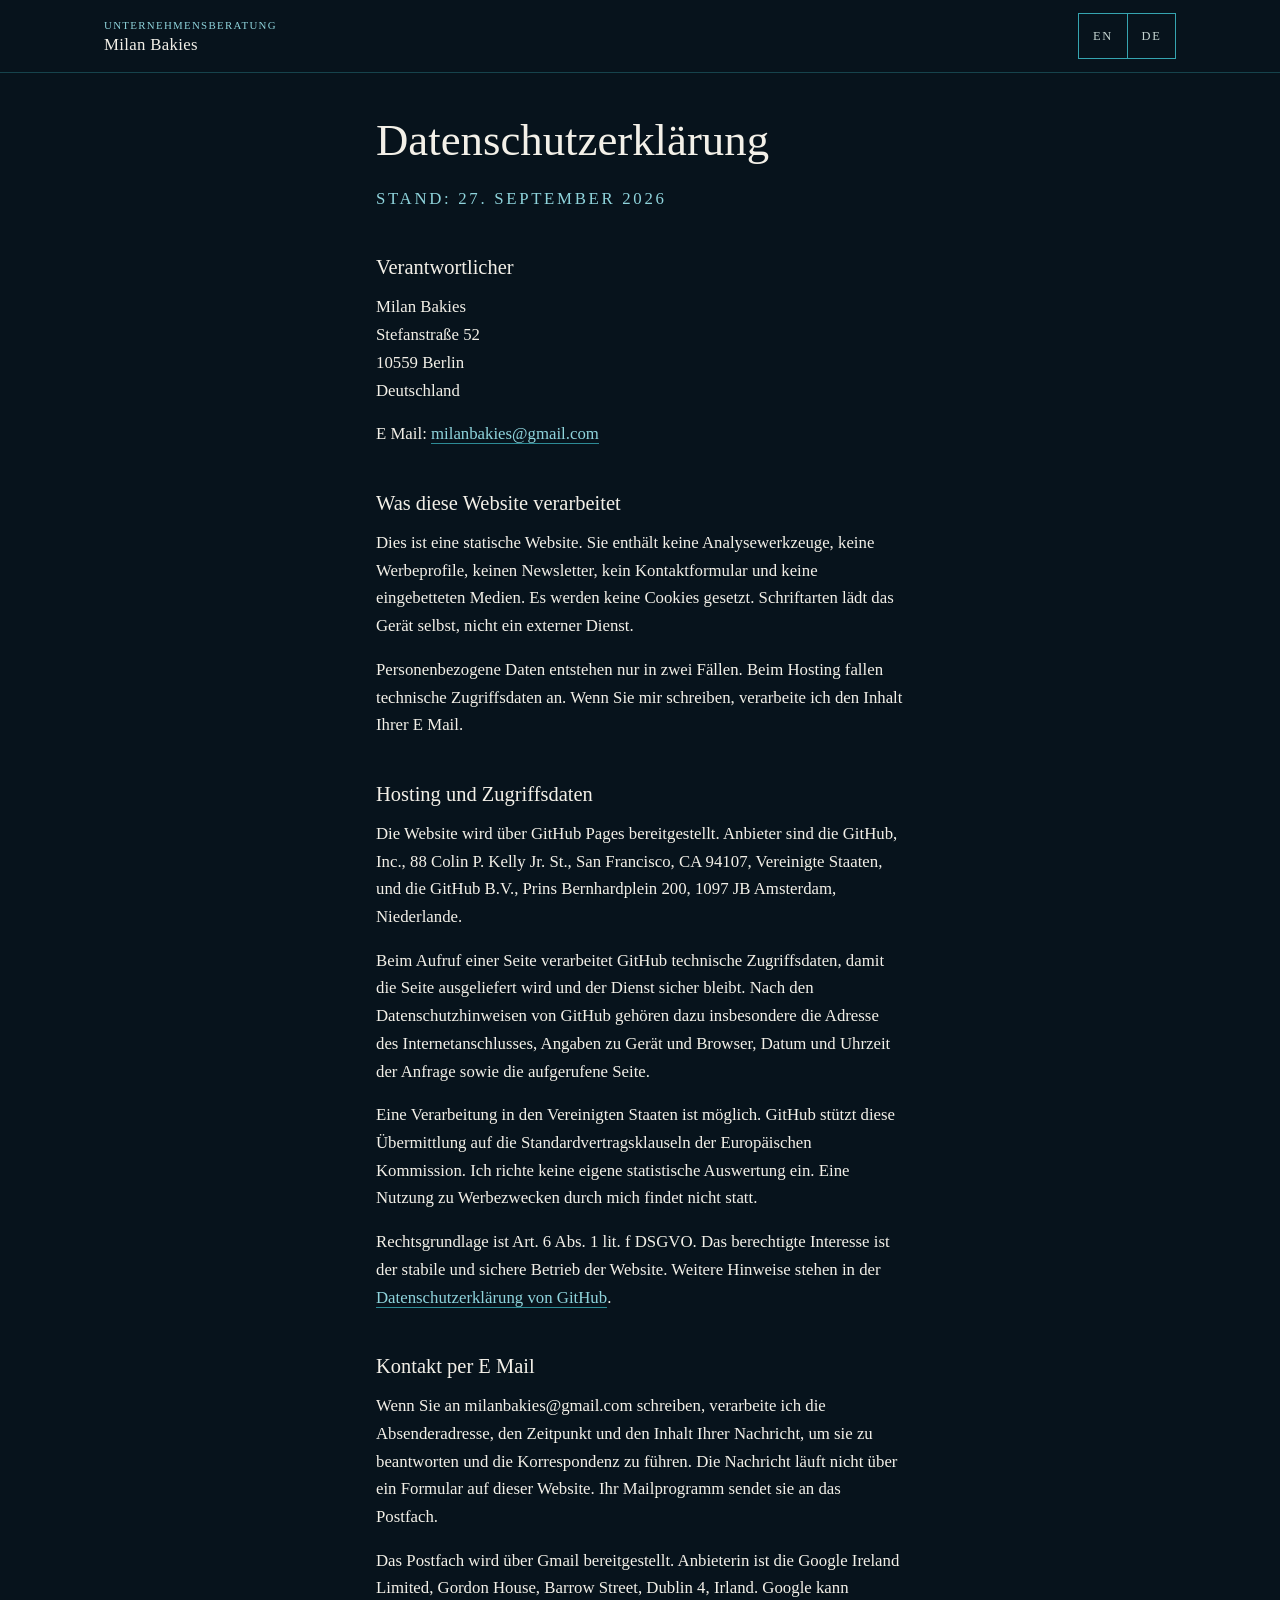
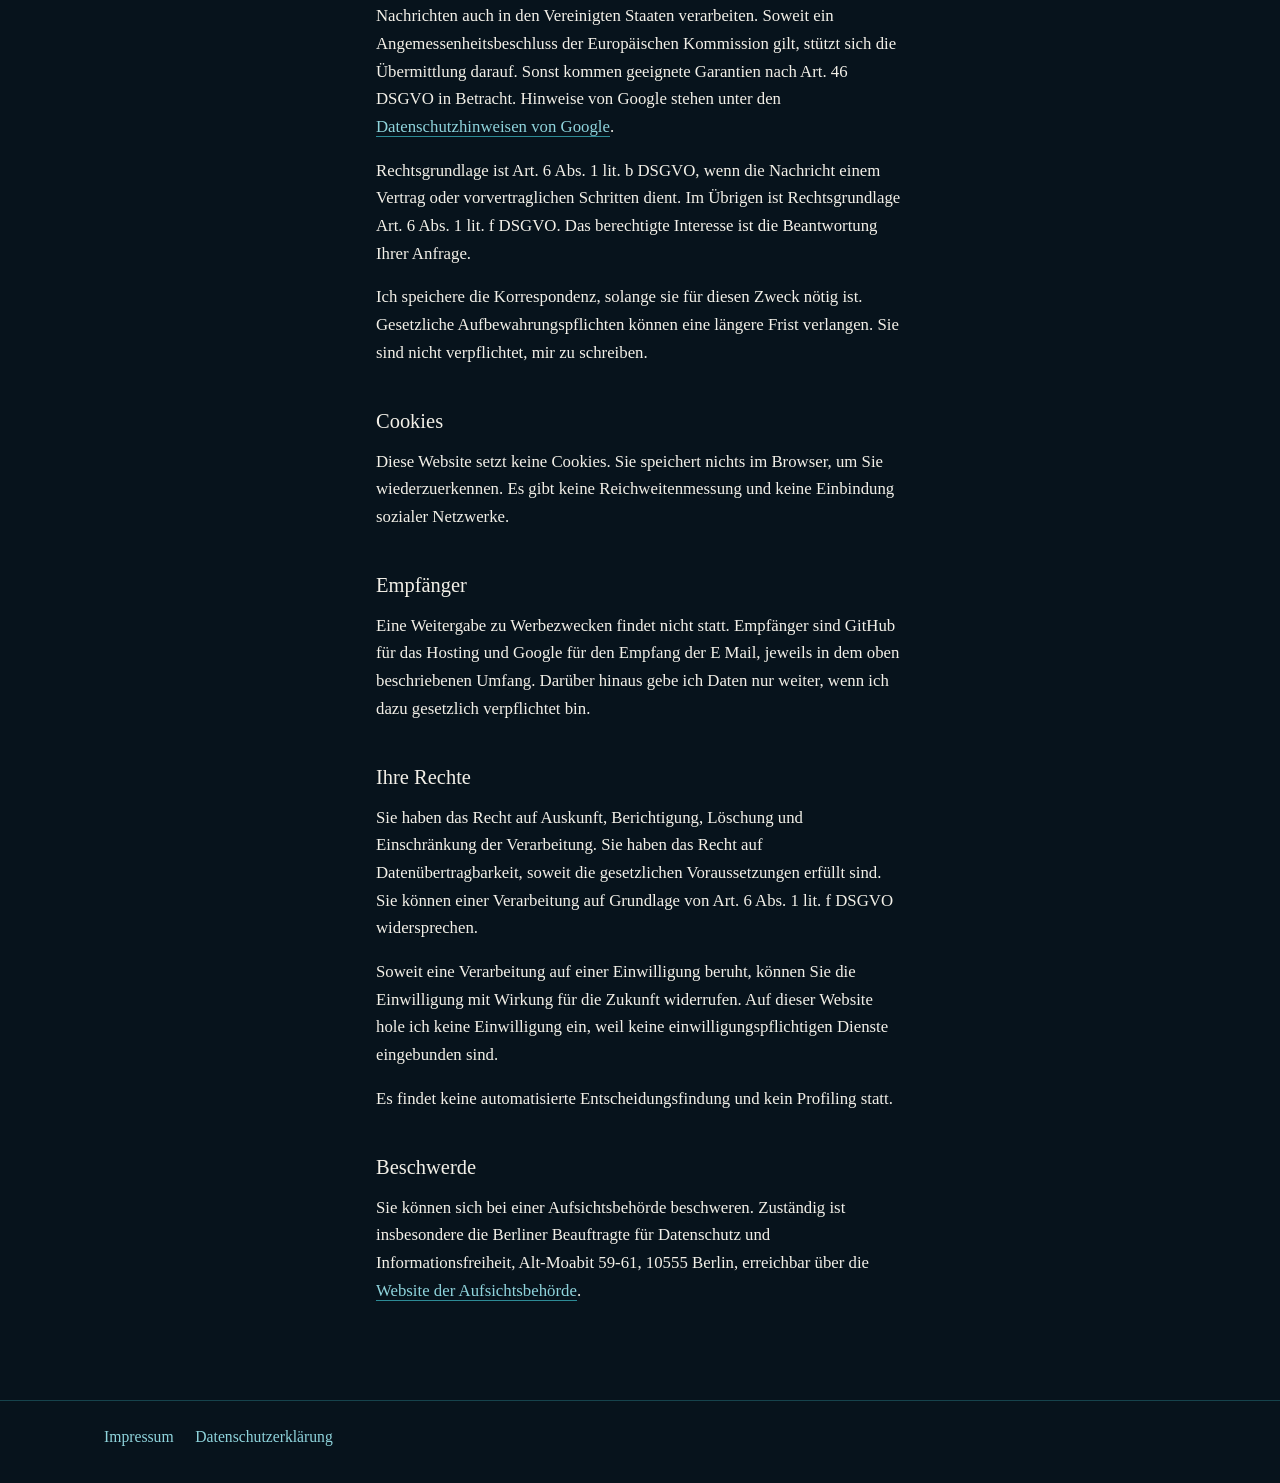
==== commit 9f2ff595: "Restore the contact line to the mail address alone." ====
--- a/datenschutz.html
+++ b/datenschutz.html
@@ -38,7 +38,7 @@
       <p>E Mail: <a href="mailto:milanbakies@gmail.com">milanbakies@gmail.com</a></p>
 
       <h2>Was diese Website verarbeitet</h2>
-      <p>Dies ist eine statische Website. Sie enthält keine Analysewerkzeuge, keine Werbeprofile, keinen Newsletter und keine eingebetteten Medien. Es werden keine Cookies gesetzt. Schriftarten lädt das Gerät selbst, nicht ein externer Dienst. Die Felder am Seitenende öffnen nur Ihr Mailprogramm. Die Eingaben werden auf dieser Website nicht empfangen, gespeichert oder versendet.</p>
+      <p>Dies ist eine statische Website. Sie enthält keine Analysewerkzeuge, keine Werbeprofile, keinen Newsletter, kein Kontaktformular und keine eingebetteten Medien. Es werden keine Cookies gesetzt. Schriftarten lädt das Gerät selbst, nicht ein externer Dienst.</p>
       <p>Personenbezogene Daten entstehen nur in zwei Fällen. Beim Hosting fallen technische Zugriffsdaten an. Wenn Sie mir schreiben, verarbeite ich den Inhalt Ihrer E Mail.</p>
 
       <h2>Hosting und Zugriffsdaten</h2>
@@ -48,7 +48,7 @@
       <p>Rechtsgrundlage ist Art. 6 Abs. 1 lit. f DSGVO. Das berechtigte Interesse ist der stabile und sichere Betrieb der Website. Weitere Hinweise stehen in der <a href="https://docs.github.com/de/site-policy/privacy-policies/github-general-privacy-statement">Datenschutzerklärung von GitHub</a>.</p>
 
       <h2>Kontakt per E Mail</h2>
-      <p>Wenn Sie an milanbakies@gmail.com schreiben, verarbeite ich die Absenderadresse, den Zeitpunkt und den Inhalt Ihrer Nachricht, um sie zu beantworten und die Korrespondenz zu führen. Die Felder auf der Website füllen nur eine E Mail in Ihrem Mailprogramm vor. Die Seite selbst empfängt, speichert und versendet die Nachricht nicht. Ihr Mailprogramm sendet sie an das Postfach.</p>
+      <p>Wenn Sie an milanbakies@gmail.com schreiben, verarbeite ich die Absenderadresse, den Zeitpunkt und den Inhalt Ihrer Nachricht, um sie zu beantworten und die Korrespondenz zu führen. Die Nachricht läuft nicht über ein Formular auf dieser Website. Ihr Mailprogramm sendet sie an das Postfach.</p>
       <p>Das Postfach wird über Gmail bereitgestellt. Anbieterin ist die Google Ireland Limited, Gordon House, Barrow Street, Dublin 4, Irland. Google kann Nachrichten auch in den Vereinigten Staaten verarbeiten. Soweit ein Angemessenheitsbeschluss der Europäischen Kommission gilt, stützt sich die Übermittlung darauf. Sonst kommen geeignete Garantien nach Art. 46 DSGVO in Betracht. Hinweise von Google stehen unter den <a href="https://policies.google.com/privacy?hl=de">Datenschutzhinweisen von Google</a>.</p>
       <p>Rechtsgrundlage ist Art. 6 Abs. 1 lit. b DSGVO, wenn die Nachricht einem Vertrag oder vorvertraglichen Schritten dient. Im Übrigen ist Rechtsgrundlage Art. 6 Abs. 1 lit. f DSGVO. Das berechtigte Interesse ist die Beantwortung Ihrer Anfrage.</p>
       <p>Ich speichere die Korrespondenz, solange sie für diesen Zweck nötig ist. Gesetzliche Aufbewahrungspflichten können eine längere Frist verlangen. Sie sind nicht verpflichtet, mir zu schreiben.</p>
--- a/styles.css
+++ b/styles.css
@@ -264,75 +264,6 @@
   border-bottom-color: var(--lime);
 }
 
-.letter {
-  display: grid;
-  gap: 0.9rem;
-  max-width: 36rem;
-  margin-top: 1.75rem;
-}
-
-.letter label {
-  display: grid;
-  gap: 0.4rem;
-}
-
-.letter span {
-  color: var(--aqua-soft);
-  font-size: 0.75rem;
-  letter-spacing: 0.16em;
-  line-height: 1.45;
-}
-
-.letter input,
-.letter textarea {
-  width: 100%;
-  margin: 0;
-  padding: 0.85rem 0.95rem;
-  border: 1px solid rgba(62, 190, 202, 0.45);
-  border-radius: 0;
-  background: var(--navy);
-  color: var(--ink);
-  font: inherit;
-  font-size: 1.05rem;
-  line-height: 1.45;
-}
-
-.letter textarea {
-  min-height: 8.5rem;
-  resize: vertical;
-}
-
-.letter input:focus-visible,
-.letter textarea:focus-visible,
-.letter button:focus-visible {
-  outline: 2px solid var(--lime);
-  outline-offset: 2px;
-}
-
-.letter button {
-  justify-self: start;
-  margin-top: 0.35rem;
-  padding: 0.9rem 1.15rem;
-  border: 1px solid rgba(62, 190, 202, 0.7);
-  background: transparent;
-  color: var(--ink);
-  font: inherit;
-  font-size: 1.05rem;
-  cursor: pointer;
-}
-
-.letter button:hover {
-  border-color: var(--lime);
-}
-
-.contact .letter-note {
-  max-width: 36rem;
-  margin: 0.15rem 0 0;
-  color: var(--quiet);
-  font-size: 0.98rem;
-  line-height: 1.5;
-}
-
 footer {
   padding-block: 1.5rem 2rem;
 }
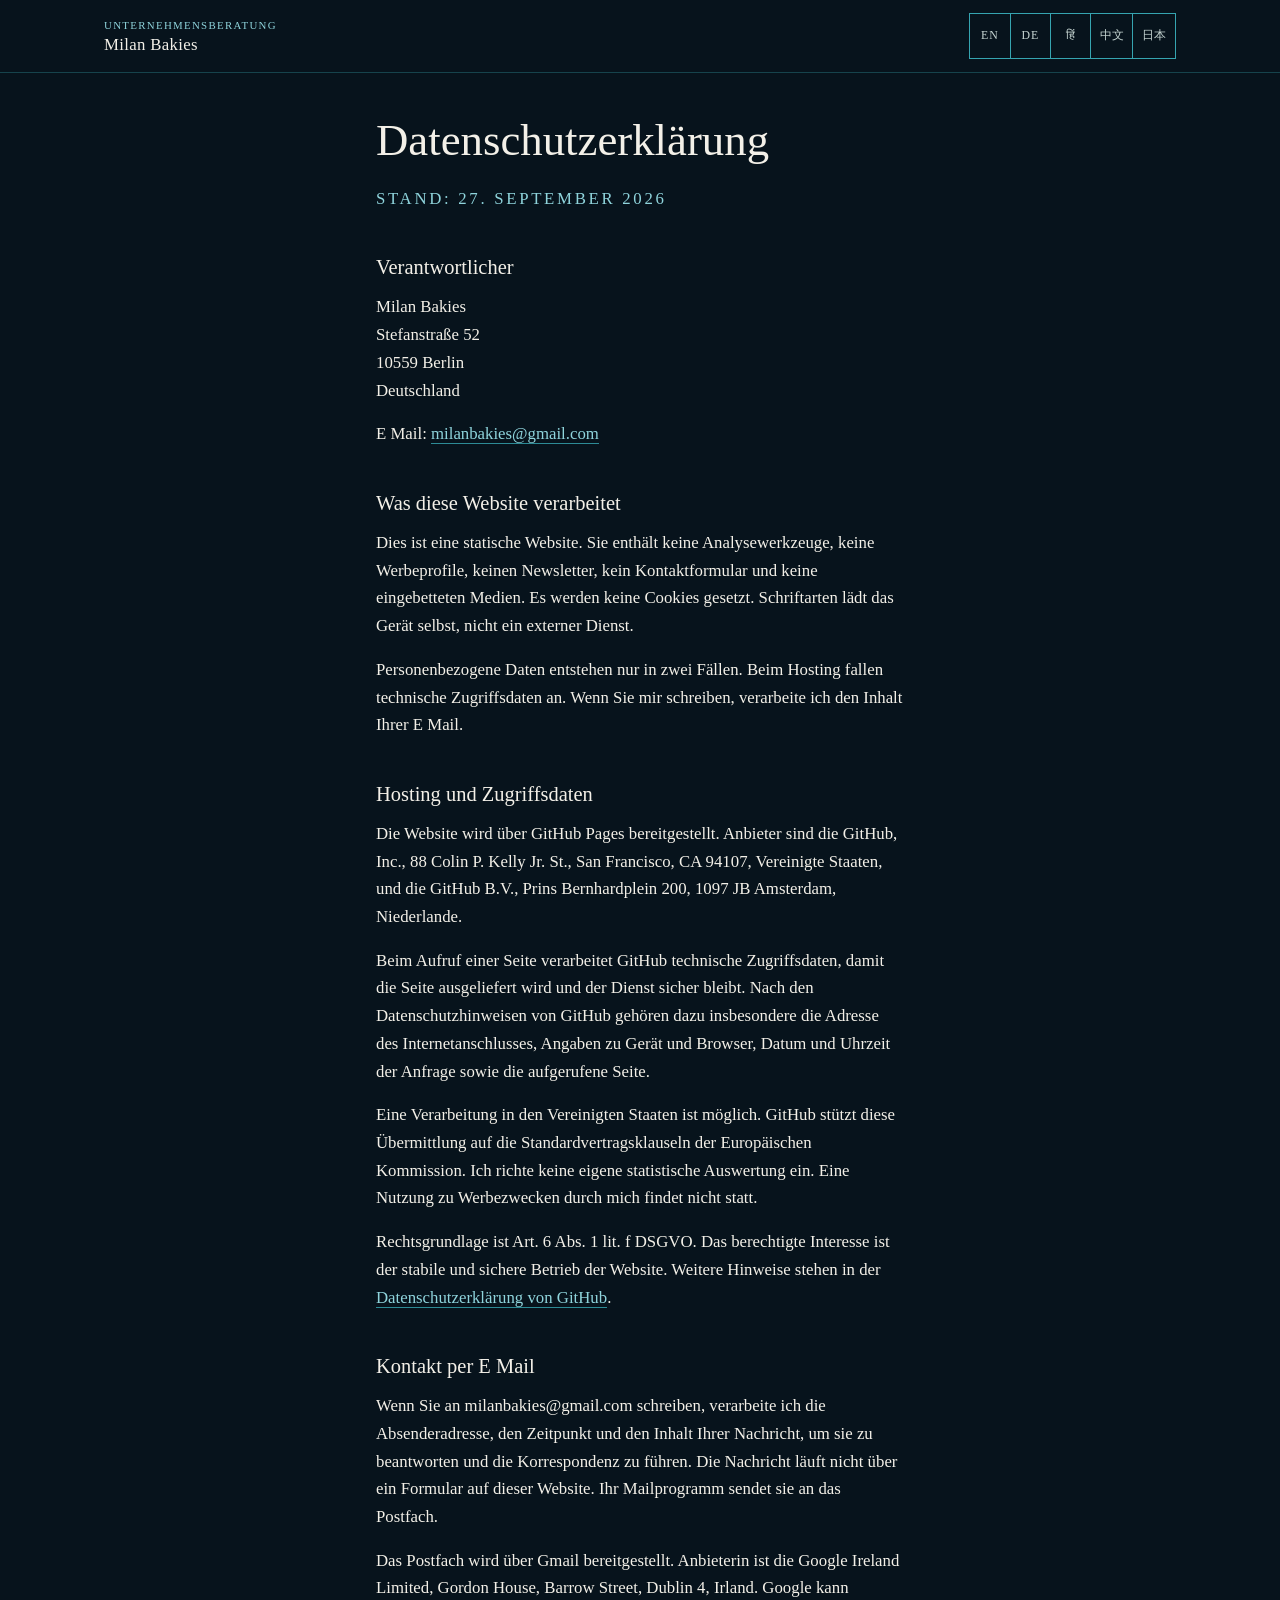
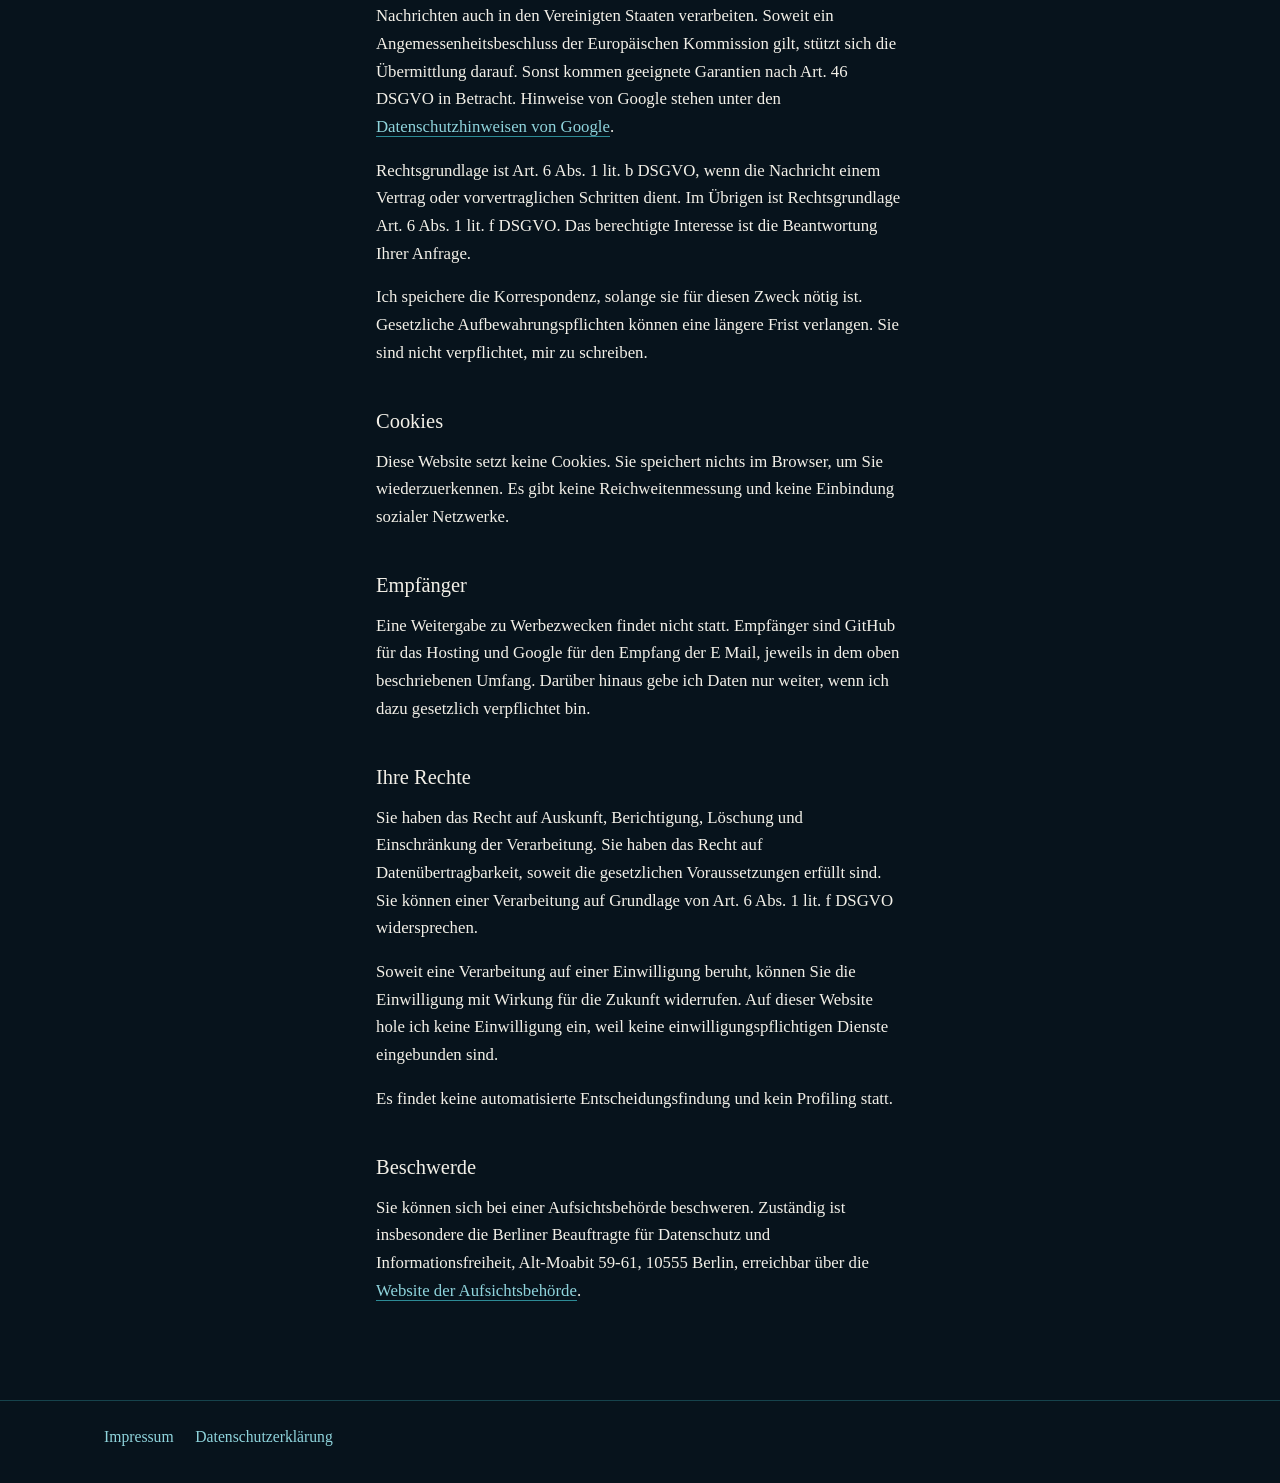
==== commit 4789a433: "Add Hindi, Chinese, and Japanese versions of the site." ====
--- a/datenschutz.html
+++ b/datenschutz.html
@@ -10,7 +10,7 @@
   <meta name="theme-color" content="#07131c">
   <title>Datenschutzerklärung · Milan Bakies</title>
   <link rel="icon" href="favicon.svg" type="image/svg+xml">
-  <link rel="stylesheet" href="styles.css">
+  <link rel="stylesheet" href="styles.css?v=16">
 </head>
 <body class="page-legal">
   <a class="skip" href="#content">Zum Inhalt</a>
@@ -20,6 +20,9 @@
       <nav class="lang" aria-label="Sprache">
         <a href="index.html" hreflang="en" lang="en">EN</a>
         <a href="de.html" hreflang="de" lang="de">DE</a>
+        <a href="hi.html" hreflang="hi" lang="hi">हिं</a>
+        <a href="zh.html" hreflang="zh-Hans" lang="zh-Hans">中文</a>
+        <a href="ja.html" hreflang="ja" lang="ja">日本</a>
       </nav>
     </div>
   </header>
--- a/styles.css
+++ b/styles.css
@@ -24,6 +24,36 @@
   -webkit-hyphens: manual;
 }
 
+body > header,
+body > main,
+body > section,
+body > footer {
+  position: relative;
+  z-index: 1;
+}
+
+.radar {
+  position: fixed;
+  inset: 0;
+  z-index: 0;
+  width: 100%;
+  height: 100%;
+  pointer-events: none;
+}
+
+.ping-word {
+  display: inline;
+  color: inherit;
+  letter-spacing: inherit;
+  transition: color 1.6s ease, text-shadow 1.6s ease;
+}
+
+.ping-word.is-lit {
+  color: #f7f6f2;
+  text-shadow: 0 0 8px rgba(247, 246, 242, 0.72), 0 0 16px rgba(143, 212, 220, 0.28);
+  transition: color 0.45s ease, text-shadow 0.45s ease;
+}
+
 body {
   margin: 0;
   min-height: 100vh;
@@ -31,7 +61,7 @@
   flex-direction: column;
   background: var(--navy);
   color: var(--ink);
-  font-family: Palatino, "Palatino Linotype", "Book Antiqua", Georgia, serif;
+  font-family: Palatino, "Palatino Linotype", "Book Antiqua", Georgia, "Hiragino Mincho ProN", "Yu Mincho", "Songti SC", "Noto Serif SC", "Noto Serif Devanagari", "Nirmala UI", serif;
   font-style: normal;
   font-weight: 400;
   font-synthesis: none;
@@ -90,8 +120,10 @@
   display: flex;
   justify-content: space-between;
   align-items: center;
-  gap: 1rem;
+  flex-wrap: wrap;
+  gap: 0.75rem 1rem;
   min-height: 4.5rem;
+  padding-block: 0.7rem;
 }
 
 .brand {
@@ -121,7 +153,9 @@
 
 .lang {
   display: flex;
-  flex: 0 0 auto;
+  flex: 0 1 auto;
+  flex-wrap: wrap;
+  justify-content: flex-end;
   border: 1px solid rgba(62, 190, 202, 0.85);
 }
 
@@ -130,18 +164,47 @@
   display: inline-flex;
   align-items: center;
   justify-content: center;
-  min-width: 3rem;
+  min-width: 2.5rem;
   min-height: 2.75rem;
-  padding: 0 0.8rem;
+  padding: 0 0.55rem;
   color: var(--quiet);
   text-decoration: none;
-  letter-spacing: 0.14em;
-  font-size: 0.78rem;
+  letter-spacing: 0.08em;
+  font-size: 0.74rem;
   line-height: 1;
 }
 
 .lang a + a {
   border-left: 1px solid rgba(62, 190, 202, 0.85);
+}
+
+.lang a[lang="hi"],
+.lang a[lang="zh-Hans"],
+.lang a[lang="ja"] {
+  letter-spacing: 0;
+}
+
+html[lang="hi"] .brand-role,
+html[lang="hi"] .kicker,
+html[lang="hi"] .label,
+html[lang="zh-Hans"] .brand-role,
+html[lang="zh-Hans"] .kicker,
+html[lang="zh-Hans"] .label,
+html[lang="ja"] .brand-role,
+html[lang="ja"] .kicker,
+html[lang="ja"] .label {
+  letter-spacing: 0;
+}
+
+html[lang="hi"] .panel-title,
+html[lang="hi"] .choice-name,
+html[lang="hi"] .ask-q {
+  line-height: 1.4;
+}
+
+html[lang="zh-Hans"] .panel-title,
+html[lang="ja"] .panel-title {
+  line-height: 1.3;
 }
 
 .lang a[aria-current="page"] {
@@ -690,6 +753,10 @@
     opacity: 1;
     box-shadow: none;
   }
+
+  .radar {
+    display: none;
+  }
 }
 
 @media print {
@@ -726,6 +793,10 @@
     animation: none;
     opacity: 1;
     box-shadow: none;
+  }
+
+  .radar {
+    display: none;
   }
 
   body {
